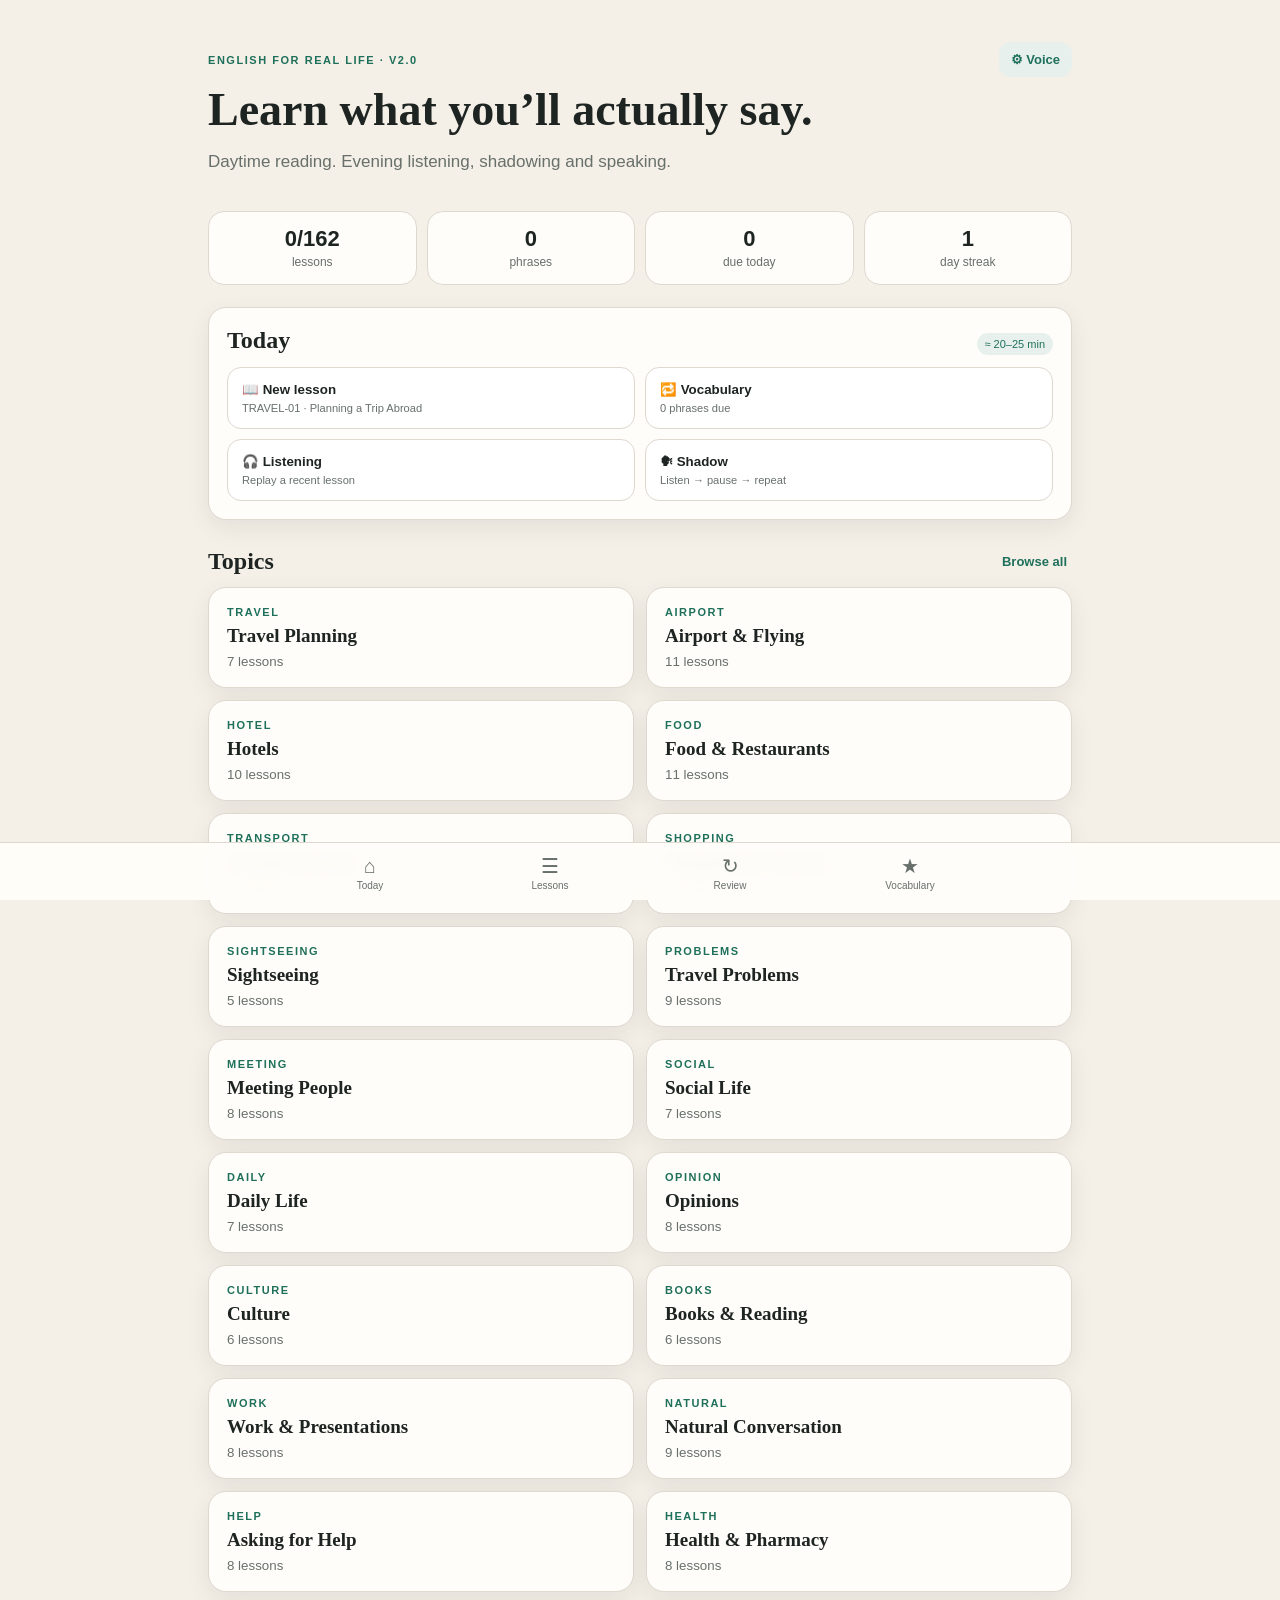
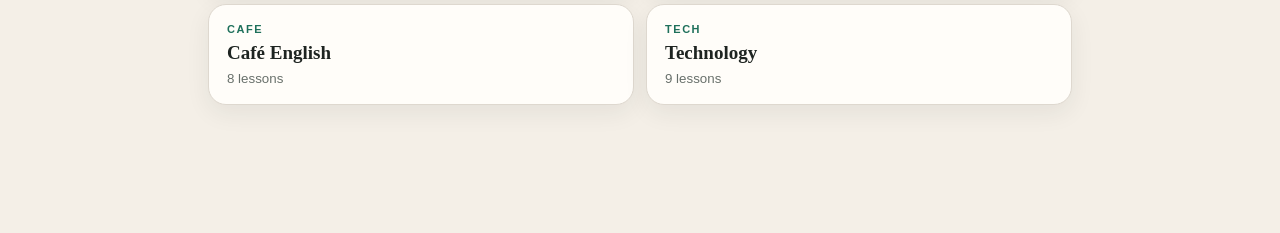
==== index.html @ 7b89cba1 "Add files via upload" ====
<!doctype html>
<html lang="en">
<head>
<meta charset="UTF-8">
<meta name="viewport" content="width=device-width,initial-scale=1,viewport-fit=cover">
<meta name="theme-color" content="#f4efe7">
<link rel="manifest" href="manifest.webmanifest">
<link rel="stylesheet" href="styles.css">
<title>English for Real Life V2.0</title>
</head>
<body>
<div id="app"></div>
<nav class="bottom">
<button data-nav="home">⌂<span>Today</span></button>
<button data-nav="browse">☰<span>Lessons</span></button>
<button data-nav="review">↻<span>Review</span></button>
<button data-nav="vocab">★<span>Vocabulary</span></button>
</nav>
<script src="data.js"></script><script src="app.js"></script>
</body></html>
---- styles.css ----
:root{--bg:#f4efe7;--card:#fffdf9;--ink:#1e2421;--muted:#68706b;--accent:#1e705b;--soft:#e7f0ec;--line:#ded8cf;--shadow:0 8px 24px rgba(35,43,38,.07)}
*{box-sizing:border-box}body{margin:0;background:var(--bg);color:var(--ink);font-family:'Segoe UI',Arial,sans-serif;padding-bottom:84px}.wrap{max-width:900px;margin:auto;padding:24px 18px 44px}
h1,h2,.english,.topic b{font-family:Georgia,'Times New Roman',serif}h1{font-size:clamp(28px,5vw,46px);line-height:1.08;margin:8px 0 12px}h2{margin:6px 0 10px}.hero{padding:18px 0 8px}.hero p{font-size:17px;color:var(--muted)}
.eyebrow{font-size:11px;text-transform:uppercase;letter-spacing:.14em;font-weight:800;color:var(--accent)}.muted{color:var(--muted);line-height:1.55}.toprow,.section-title{display:flex;justify-content:space-between;align-items:center;gap:12px}.section-title{margin:28px 0 12px}.section-title h2{margin:0}
.card,.lesson-card,.turn{background:var(--card);border:1px solid var(--line);border-radius:18px;box-shadow:var(--shadow)}.card{padding:18px}.lesson-card{padding:18px;margin:12px 0;cursor:pointer}.lesson-card:hover,.topic:hover{transform:translateY(-1px)}.lesson-card h2{font-size:21px}.lesson-card p{margin-bottom:4px}
.stats{display:grid;grid-template-columns:repeat(3,1fr);gap:10px;margin:14px 0 22px}.stats.four{grid-template-columns:repeat(4,1fr)}.stat{background:var(--card);border:1px solid var(--line);border-radius:16px;padding:14px;text-align:center}.stat b{display:block;font-size:22px}.stat span{font-size:12px;color:var(--muted)}
.topic-grid{display:grid;grid-template-columns:repeat(2,1fr);gap:12px}.topic{cursor:pointer;transition:.15s}.topic b{display:block;font-size:19px;margin:7px 0}.topic small,.phrase small{display:block;color:var(--muted);margin-top:4px}
.today{margin:12px 0 24px}.today .section-title{margin:0 0 12px}.today-grid{display:grid;grid-template-columns:1fr 1fr;gap:10px}.today-grid button{border:1px solid var(--line);background:#fff;border-radius:14px;padding:14px;text-align:left;cursor:pointer;color:var(--ink)}.today-grid b,.today-grid small{display:block}.today-grid small{color:var(--muted);margin-top:5px}
.btn,.back,.iconbtn,.settings-btn,.textbtn,.rating button{border:0;cursor:pointer;font:700 13px 'Segoe UI',Arial,sans-serif}.btn{background:var(--accent);color:#fff;border-radius:12px;padding:11px 15px}.btn.secondary,.iconbtn,.back,.settings-btn,.rating button{background:var(--soft);color:var(--accent);border-radius:12px;padding:10px 12px}.back{margin-bottom:10px}.settings-btn{white-space:nowrap}.textbtn{background:transparent;color:var(--accent);padding:5px}
.mode-tabs{display:flex;gap:8px;flex-wrap:wrap;margin:18px 0 10px}.mode-tabs button{border:1px solid var(--line);background:var(--card);padding:10px 12px;border-radius:999px;cursor:pointer}.mode-tabs button.active{background:var(--accent);color:white;border-color:var(--accent)}.practicebar{display:flex;gap:8px;flex-wrap:wrap;margin:10px 0}.mode-help{font-size:13px}
.dialogue{margin-top:18px}.turn{padding:16px;margin:12px 0;transition:.18s}.turn.playing{box-shadow:0 0 0 3px rgba(30,112,91,.24);transform:translateY(-1px)}.speaker{font-size:11px;font-weight:800;color:var(--accent);text-transform:uppercase;letter-spacing:.12em}.english{font-size:20px;line-height:1.45;margin-top:7px}.ipa{font-family:'Segoe UI','Arial Unicode MS',Arial,sans-serif;color:#4f5552;font-size:15px;line-height:1.65;margin-top:6px}.vi{font-size:15px;line-height:1.6;color:#5f625f;margin-top:7px}.actions{display:flex;gap:8px;margin-top:12px}.iconbtn.slow{background:#f0eee7}.dialogue.listening-mode .transcript{display:none}.dialogue.listening-mode .turn{min-height:80px;display:flex;align-items:center;justify-content:space-between;gap:10px}.dialogue.listening-mode .actions{margin:0}
.phrase{display:flex;align-items:center;gap:10px;padding:11px 0;border-bottom:1px solid var(--line)}.phrase:last-child{border-bottom:0}.grow{flex:1}.due{display:inline-block;background:var(--soft);color:var(--accent);padding:5px 8px;border-radius:999px;font-size:11px;margin-top:7px}.complete-row{margin-top:22px}
.searchbar{display:grid;grid-template-columns:1fr 180px;gap:10px;margin:18px 0}.searchbar input,.searchbar select,.settings-card select{width:100%;padding:12px;border:1px solid var(--line);border-radius:12px;background:white;font:15px 'Segoe UI',Arial,sans-serif}.settings-card label{display:block;margin-bottom:8px}.second-label{margin-top:20px}.voice-test{margin:10px 0 18px}
.reviewcard{margin-top:18px}.reviewcard hr{border:0;border-top:1px solid var(--line);margin:20px 0}.rating{display:grid;grid-template-columns:repeat(4,1fr);gap:8px;margin-top:16px}.speak-prompt{background:var(--soft);padding:12px;border-radius:12px;margin-top:10px}
.bottom{position:fixed;left:0;right:0;bottom:0;display:flex;justify-content:center;background:rgba(255,253,249,.96);border-top:1px solid var(--line);backdrop-filter:blur(10px);z-index:20;padding-bottom:env(safe-area-inset-bottom)}.bottom button{width:min(22%,180px);border:0;background:transparent;padding:11px 4px 9px;color:var(--muted);font-size:20px;cursor:pointer}.bottom span{display:block;font-size:10px;margin-top:2px}
@media(max-width:620px){.wrap{padding:18px 14px 34px}.stats.four{grid-template-columns:1fr 1fr}.topic-grid,.today-grid{grid-template-columns:1fr}.searchbar{grid-template-columns:1fr}.english{font-size:19px}.toprow{align-items:flex-start}.rating{grid-template-columns:1fr 1fr}.bottom button{width:25%}}

/* V2.0 QC fixes */
.reviewcard h2{font-family:'Segoe UI',Arial,sans-serif;font-weight:700}.turn.your-turn{outline:2px solid var(--accent);outline-offset:-2px}.speak-prompt b{display:block;color:var(--accent);font-size:16px}.speak-note{display:block;margin-top:5px}.speak-actions{display:flex;gap:10px;flex-wrap:wrap;margin-top:8px}.speak-actions .textbtn{background:#fff;border:1px solid var(--line);border-radius:10px;padding:8px 11px}
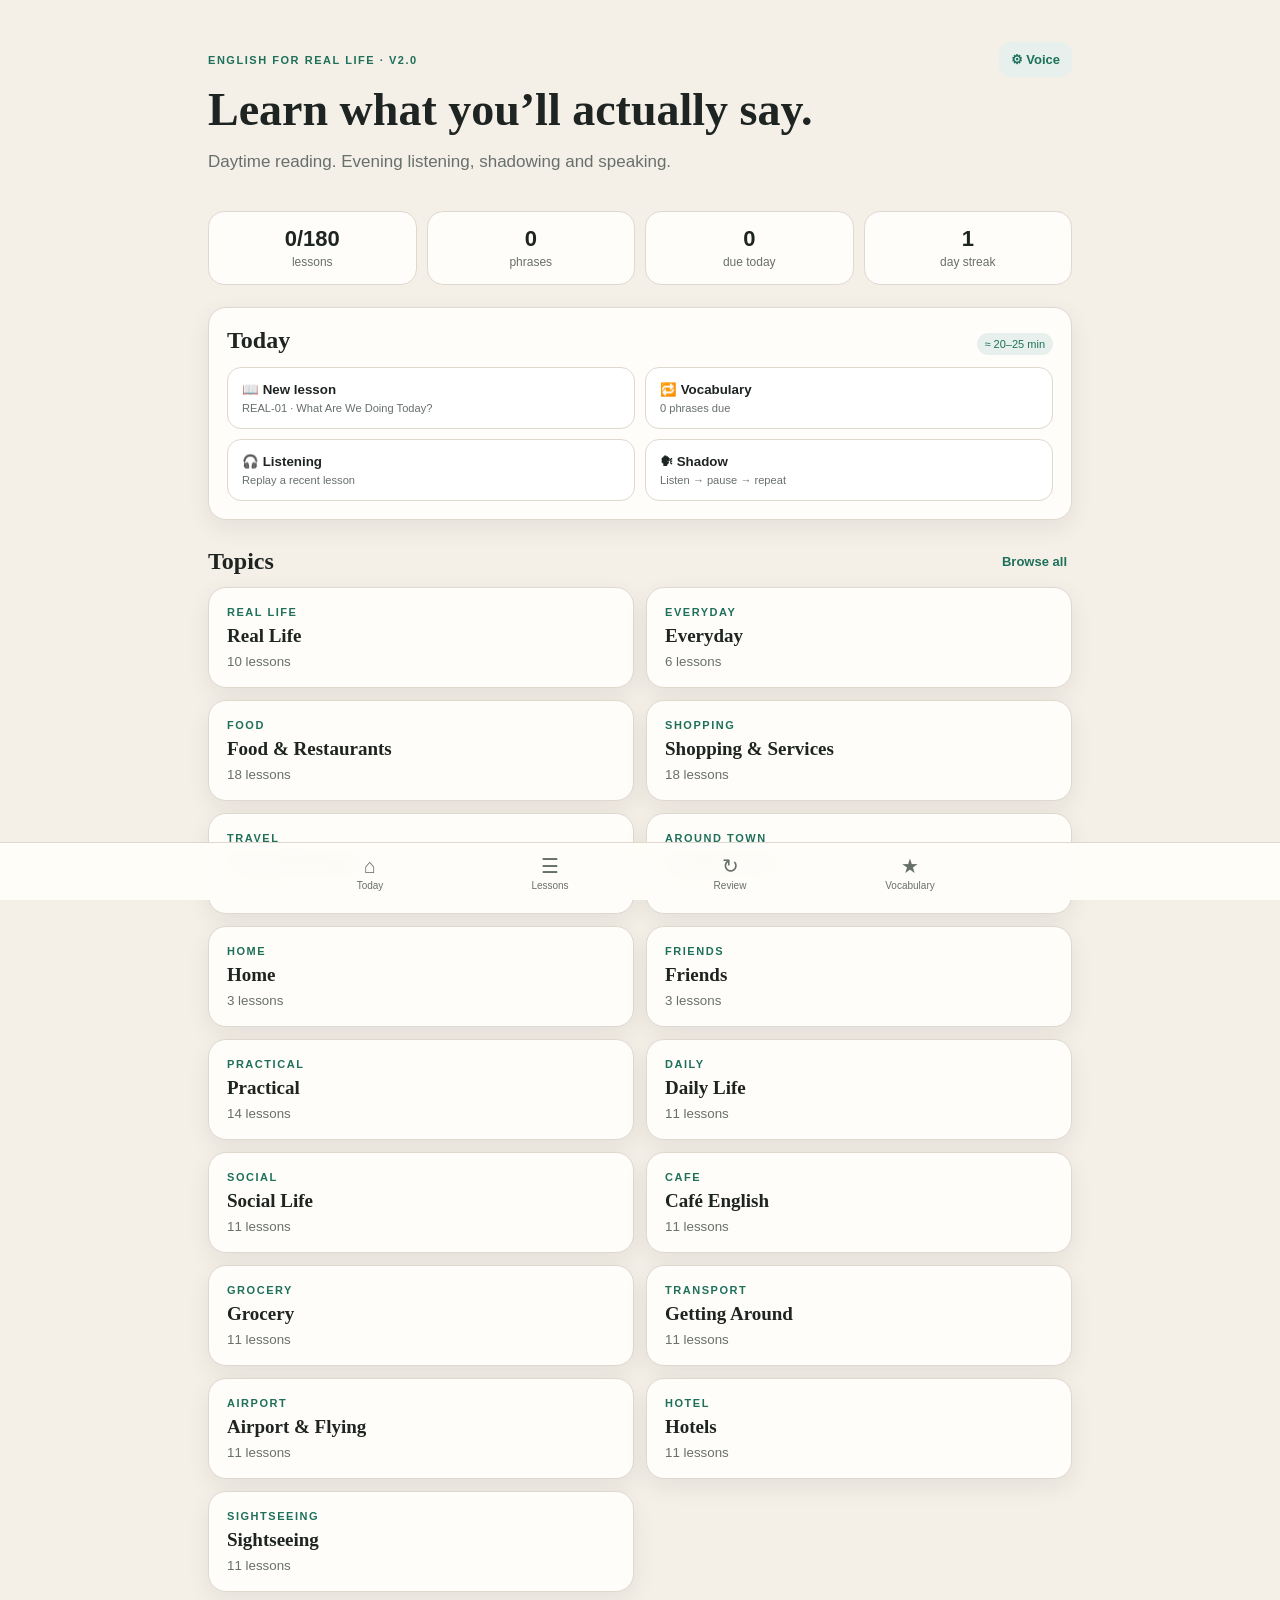
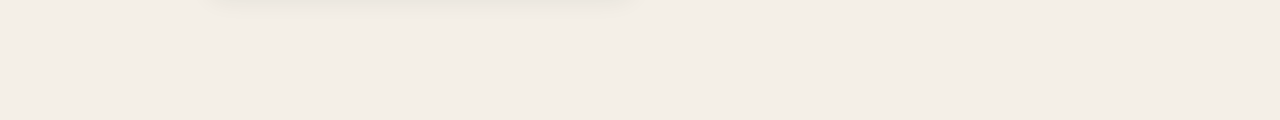
==== commit 53ebd4ff: "Update to Situation Bank 180" ====
--- a/index.html
+++ b/index.html
@@ -6,7 +6,7 @@
 <meta name="theme-color" content="#f4efe7">
 <link rel="manifest" href="manifest.webmanifest">
 <link rel="stylesheet" href="styles.css">
-<title>English for Real Life V2.0</title>
+<title>English for Real Life REAL LIFE EXPANDED</title>
 </head>
 <body>
 <div id="app"></div>
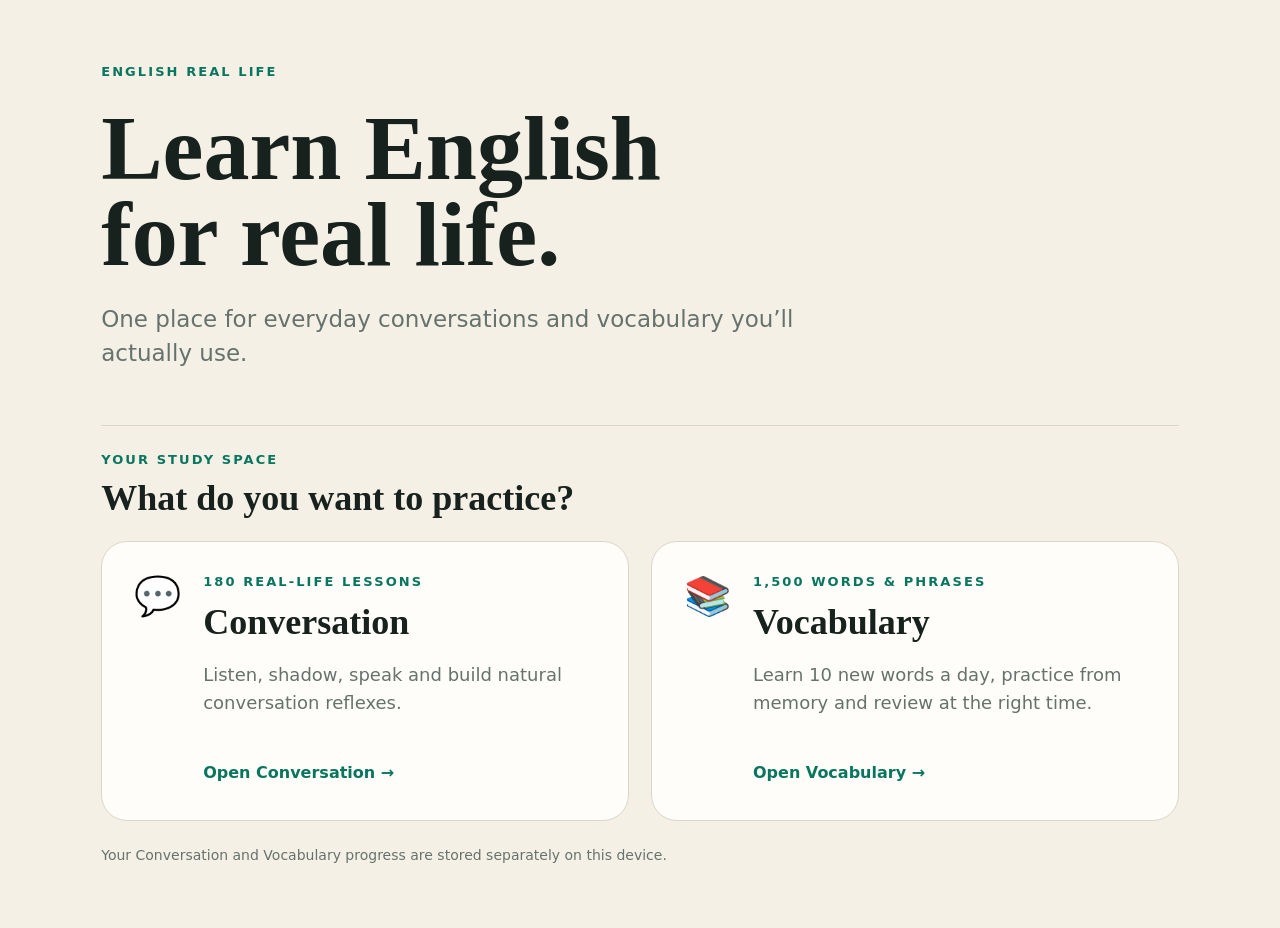
==== commit eebca7a4: "Combine Conversation and Vocabulary" ====
--- a/index.html
+++ b/index.html
@@ -1,20 +1 @@
-<!doctype html>
-<html lang="en">
-<head>
-<meta charset="UTF-8">
-<meta name="viewport" content="width=device-width,initial-scale=1,viewport-fit=cover">
-<meta name="theme-color" content="#f4efe7">
-<link rel="manifest" href="manifest.webmanifest">
-<link rel="stylesheet" href="styles.css">
-<title>English for Real Life REAL LIFE EXPANDED</title>
-</head>
-<body>
-<div id="app"></div>
-<nav class="bottom">
-<button data-nav="home">⌂<span>Today</span></button>
-<button data-nav="browse">☰<span>Lessons</span></button>
-<button data-nav="review">↻<span>Review</span></button>
-<button data-nav="vocab">★<span>Vocabulary</span></button>
-</nav>
-<script src="data.js"></script><script src="app.js"></script>
-</body></html>+<!doctype html><html lang="en"><head><meta charset="utf-8"><meta name="viewport" content="width=device-width,initial-scale=1,viewport-fit=cover"><meta name="theme-color" content="#f5f0e6"><title>English Real Life</title><link rel="manifest" href="manifest.webmanifest"><link rel="stylesheet" href="styles.css"></head><body><main class="shell"><header><div class="eyebrow">ENGLISH REAL LIFE</div><h1>Learn English<br>for real life.</h1><p class="lead">One place for everyday conversations and vocabulary you’ll actually use.</p></header><section class="today"><div><span>YOUR STUDY SPACE</span><h2>What do you want to practice?</h2></div></section><section class="cards"><a class="card" href="conversation/"><div class="icon">💬</div><div><div class="tag">180 REAL-LIFE LESSONS</div><h2>Conversation</h2><p>Listen, shadow, speak and build natural conversation reflexes.</p><strong>Open Conversation →</strong></div></a><a class="card" href="vocabulary/"><div class="icon">📚</div><div><div class="tag">1,500 WORDS & PHRASES</div><h2>Vocabulary</h2><p>Learn 10 new words a day, practice from memory and review at the right time.</p><strong>Open Vocabulary →</strong></div></a></section><p class="note">Your Conversation and Vocabulary progress are stored separately on this device.</p></main><script>if('serviceWorker'in navigator){addEventListener('load',()=>navigator.serviceWorker.register('./sw.js'));}</script></body></html>
--- a/styles.css
+++ b/styles.css
@@ -1,20 +1 @@
-
-:root{--bg:#f4efe7;--card:#fffdf9;--ink:#1e2421;--muted:#68706b;--accent:#1e705b;--soft:#e7f0ec;--line:#ded8cf;--shadow:0 8px 24px rgba(35,43,38,.07)}
-*{box-sizing:border-box}body{margin:0;background:var(--bg);color:var(--ink);font-family:'Segoe UI',Arial,sans-serif;padding-bottom:84px}.wrap{max-width:900px;margin:auto;padding:24px 18px 44px}
-h1,h2,.english,.topic b{font-family:Georgia,'Times New Roman',serif}h1{font-size:clamp(28px,5vw,46px);line-height:1.08;margin:8px 0 12px}h2{margin:6px 0 10px}.hero{padding:18px 0 8px}.hero p{font-size:17px;color:var(--muted)}
-.eyebrow{font-size:11px;text-transform:uppercase;letter-spacing:.14em;font-weight:800;color:var(--accent)}.muted{color:var(--muted);line-height:1.55}.toprow,.section-title{display:flex;justify-content:space-between;align-items:center;gap:12px}.section-title{margin:28px 0 12px}.section-title h2{margin:0}
-.card,.lesson-card,.turn{background:var(--card);border:1px solid var(--line);border-radius:18px;box-shadow:var(--shadow)}.card{padding:18px}.lesson-card{padding:18px;margin:12px 0;cursor:pointer}.lesson-card:hover,.topic:hover{transform:translateY(-1px)}.lesson-card h2{font-size:21px}.lesson-card p{margin-bottom:4px}
-.stats{display:grid;grid-template-columns:repeat(3,1fr);gap:10px;margin:14px 0 22px}.stats.four{grid-template-columns:repeat(4,1fr)}.stat{background:var(--card);border:1px solid var(--line);border-radius:16px;padding:14px;text-align:center}.stat b{display:block;font-size:22px}.stat span{font-size:12px;color:var(--muted)}
-.topic-grid{display:grid;grid-template-columns:repeat(2,1fr);gap:12px}.topic{cursor:pointer;transition:.15s}.topic b{display:block;font-size:19px;margin:7px 0}.topic small,.phrase small{display:block;color:var(--muted);margin-top:4px}
-.today{margin:12px 0 24px}.today .section-title{margin:0 0 12px}.today-grid{display:grid;grid-template-columns:1fr 1fr;gap:10px}.today-grid button{border:1px solid var(--line);background:#fff;border-radius:14px;padding:14px;text-align:left;cursor:pointer;color:var(--ink)}.today-grid b,.today-grid small{display:block}.today-grid small{color:var(--muted);margin-top:5px}
-.btn,.back,.iconbtn,.settings-btn,.textbtn,.rating button{border:0;cursor:pointer;font:700 13px 'Segoe UI',Arial,sans-serif}.btn{background:var(--accent);color:#fff;border-radius:12px;padding:11px 15px}.btn.secondary,.iconbtn,.back,.settings-btn,.rating button{background:var(--soft);color:var(--accent);border-radius:12px;padding:10px 12px}.back{margin-bottom:10px}.settings-btn{white-space:nowrap}.textbtn{background:transparent;color:var(--accent);padding:5px}
-.mode-tabs{display:flex;gap:8px;flex-wrap:wrap;margin:18px 0 10px}.mode-tabs button{border:1px solid var(--line);background:var(--card);padding:10px 12px;border-radius:999px;cursor:pointer}.mode-tabs button.active{background:var(--accent);color:white;border-color:var(--accent)}.practicebar{display:flex;gap:8px;flex-wrap:wrap;margin:10px 0}.mode-help{font-size:13px}
-.dialogue{margin-top:18px}.turn{padding:16px;margin:12px 0;transition:.18s}.turn.playing{box-shadow:0 0 0 3px rgba(30,112,91,.24);transform:translateY(-1px)}.speaker{font-size:11px;font-weight:800;color:var(--accent);text-transform:uppercase;letter-spacing:.12em}.english{font-size:20px;line-height:1.45;margin-top:7px}.ipa{font-family:'Segoe UI','Arial Unicode MS',Arial,sans-serif;color:#4f5552;font-size:15px;line-height:1.65;margin-top:6px}.vi{font-size:15px;line-height:1.6;color:#5f625f;margin-top:7px}.actions{display:flex;gap:8px;margin-top:12px}.iconbtn.slow{background:#f0eee7}.dialogue.listening-mode .transcript{display:none}.dialogue.listening-mode .turn{min-height:80px;display:flex;align-items:center;justify-content:space-between;gap:10px}.dialogue.listening-mode .actions{margin:0}
-.phrase{display:flex;align-items:center;gap:10px;padding:11px 0;border-bottom:1px solid var(--line)}.phrase:last-child{border-bottom:0}.grow{flex:1}.due{display:inline-block;background:var(--soft);color:var(--accent);padding:5px 8px;border-radius:999px;font-size:11px;margin-top:7px}.complete-row{margin-top:22px}
-.searchbar{display:grid;grid-template-columns:1fr 180px;gap:10px;margin:18px 0}.searchbar input,.searchbar select,.settings-card select{width:100%;padding:12px;border:1px solid var(--line);border-radius:12px;background:white;font:15px 'Segoe UI',Arial,sans-serif}.settings-card label{display:block;margin-bottom:8px}.second-label{margin-top:20px}.voice-test{margin:10px 0 18px}
-.reviewcard{margin-top:18px}.reviewcard hr{border:0;border-top:1px solid var(--line);margin:20px 0}.rating{display:grid;grid-template-columns:repeat(4,1fr);gap:8px;margin-top:16px}.speak-prompt{background:var(--soft);padding:12px;border-radius:12px;margin-top:10px}
-.bottom{position:fixed;left:0;right:0;bottom:0;display:flex;justify-content:center;background:rgba(255,253,249,.96);border-top:1px solid var(--line);backdrop-filter:blur(10px);z-index:20;padding-bottom:env(safe-area-inset-bottom)}.bottom button{width:min(22%,180px);border:0;background:transparent;padding:11px 4px 9px;color:var(--muted);font-size:20px;cursor:pointer}.bottom span{display:block;font-size:10px;margin-top:2px}
-@media(max-width:620px){.wrap{padding:18px 14px 34px}.stats.four{grid-template-columns:1fr 1fr}.topic-grid,.today-grid{grid-template-columns:1fr}.searchbar{grid-template-columns:1fr}.english{font-size:19px}.toprow{align-items:flex-start}.rating{grid-template-columns:1fr 1fr}.bottom button{width:25%}}
-
-/* V2.0 QC fixes */
-.reviewcard h2{font-family:'Segoe UI',Arial,sans-serif;font-weight:700}.turn.your-turn{outline:2px solid var(--accent);outline-offset:-2px}.speak-prompt b{display:block;color:var(--accent);font-size:16px}.speak-note{display:block;margin-top:5px}.speak-actions{display:flex;gap:10px;flex-wrap:wrap;margin-top:8px}.speak-actions .textbtn{background:#fff;border:1px solid var(--line);border-radius:10px;padding:8px 11px}
+:root{--bg:#f5f0e6;--card:#fffdf9;--ink:#17211d;--muted:#66726d;--green:#08765f;--line:#ddd6c8}*{box-sizing:border-box}body{margin:0;background:var(--bg);color:var(--ink);font-family:Georgia,'Times New Roman',serif}.shell{max-width:1180px;margin:auto;padding:clamp(28px,5vw,72px) clamp(18px,4vw,52px) 48px}.eyebrow,.tag,.today span{font:700 13px/1.3 system-ui,sans-serif;letter-spacing:.16em;color:var(--green)}h1{font-size:clamp(48px,8vw,92px);line-height:.94;margin:24px 0}.lead{font:400 clamp(18px,2vw,23px)/1.5 system-ui,sans-serif;color:var(--muted);max-width:760px}.today{margin:54px 0 22px;border-top:1px solid var(--line);padding-top:24px}.today h2{font-size:clamp(26px,3vw,36px);margin:8px 0}.cards{display:grid;grid-template-columns:repeat(2,minmax(0,1fr));gap:22px}.card{display:flex;gap:22px;min-height:280px;padding:32px;border:1px solid var(--line);border-radius:26px;background:var(--card);color:inherit;text-decoration:none;transition:.15s}.card:hover{transform:translateY(-2px);border-color:#b8b0a2}.icon{font-size:38px}.card h2{font-size:36px;margin:10px 0}.card p{font:400 18px/1.55 system-ui,sans-serif;color:var(--muted);min-height:84px}.card strong{font:700 16px system-ui,sans-serif;color:var(--green)}.note{font:400 14px/1.5 system-ui,sans-serif;color:var(--muted);margin-top:24px}@media(max-width:720px){.cards{grid-template-columns:1fr}.card{min-height:auto;padding:24px}.card p{min-height:auto}.shell{padding-top:38px}}
